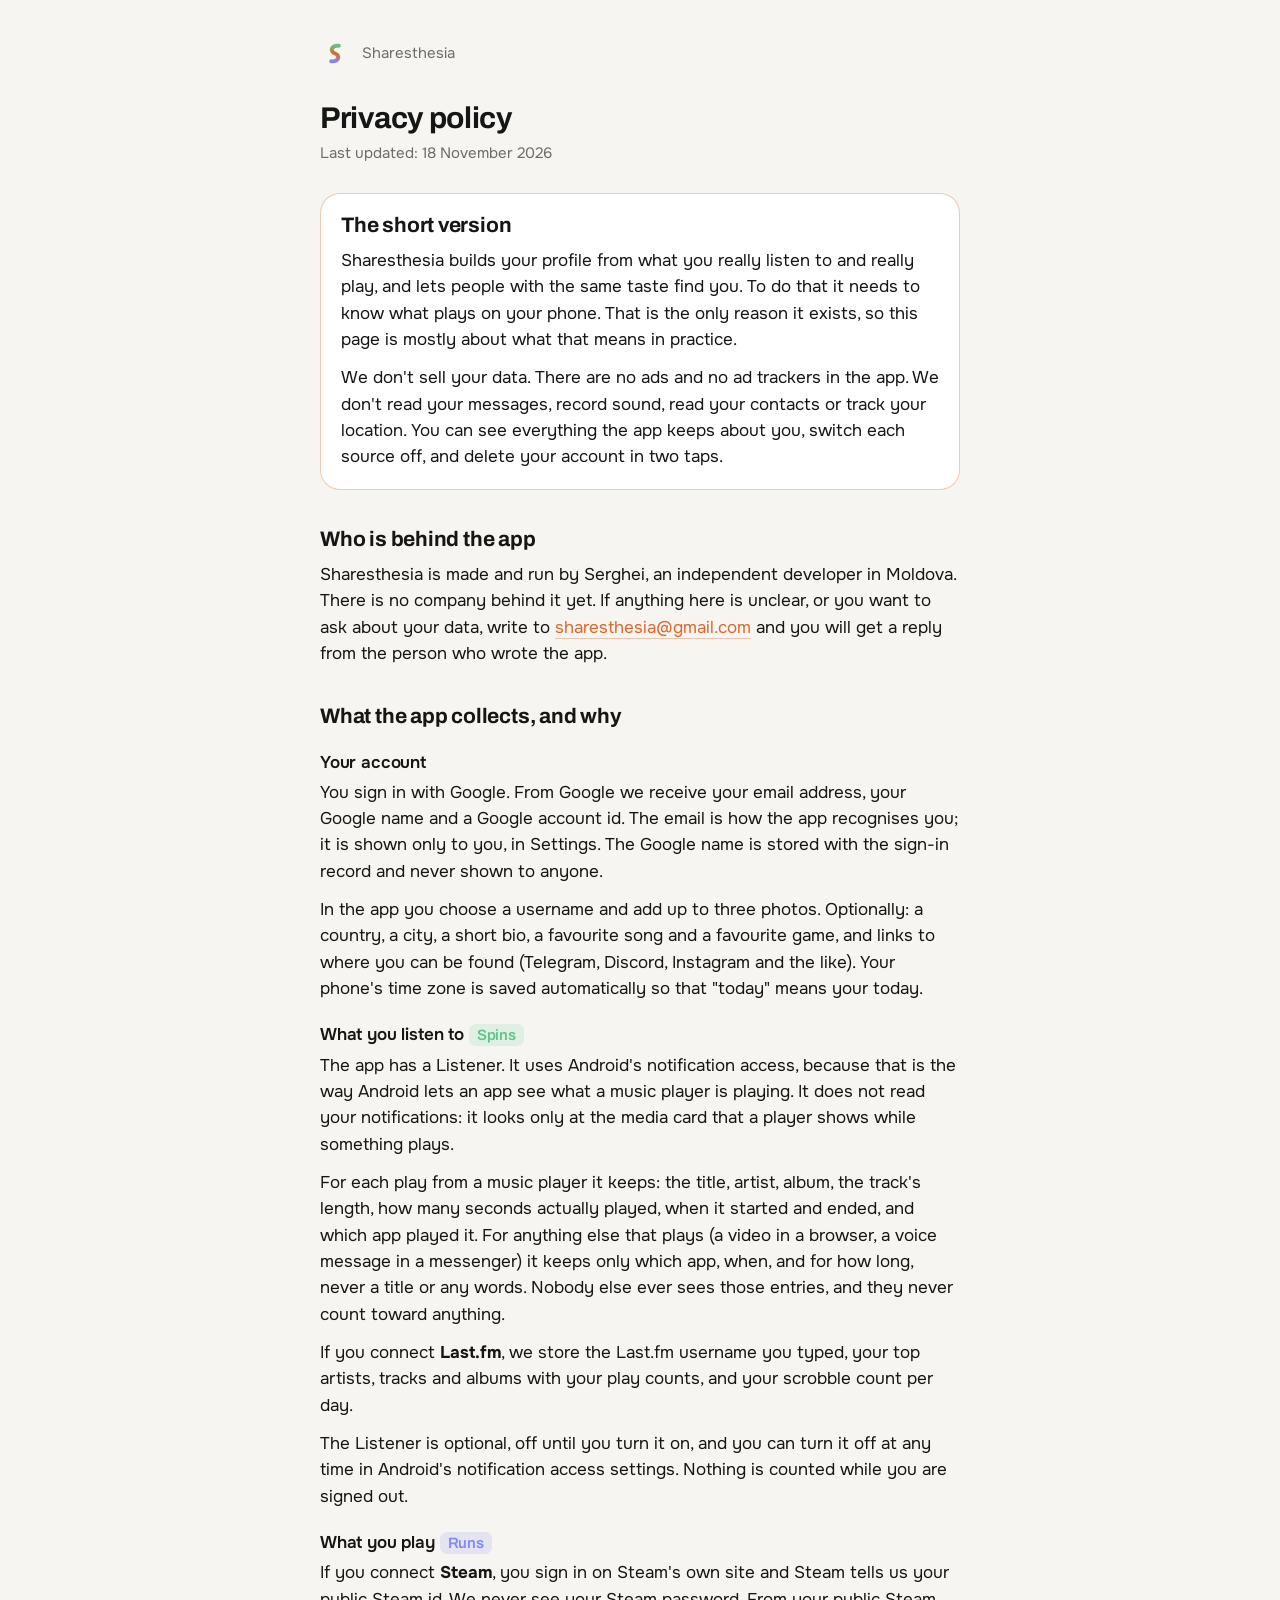
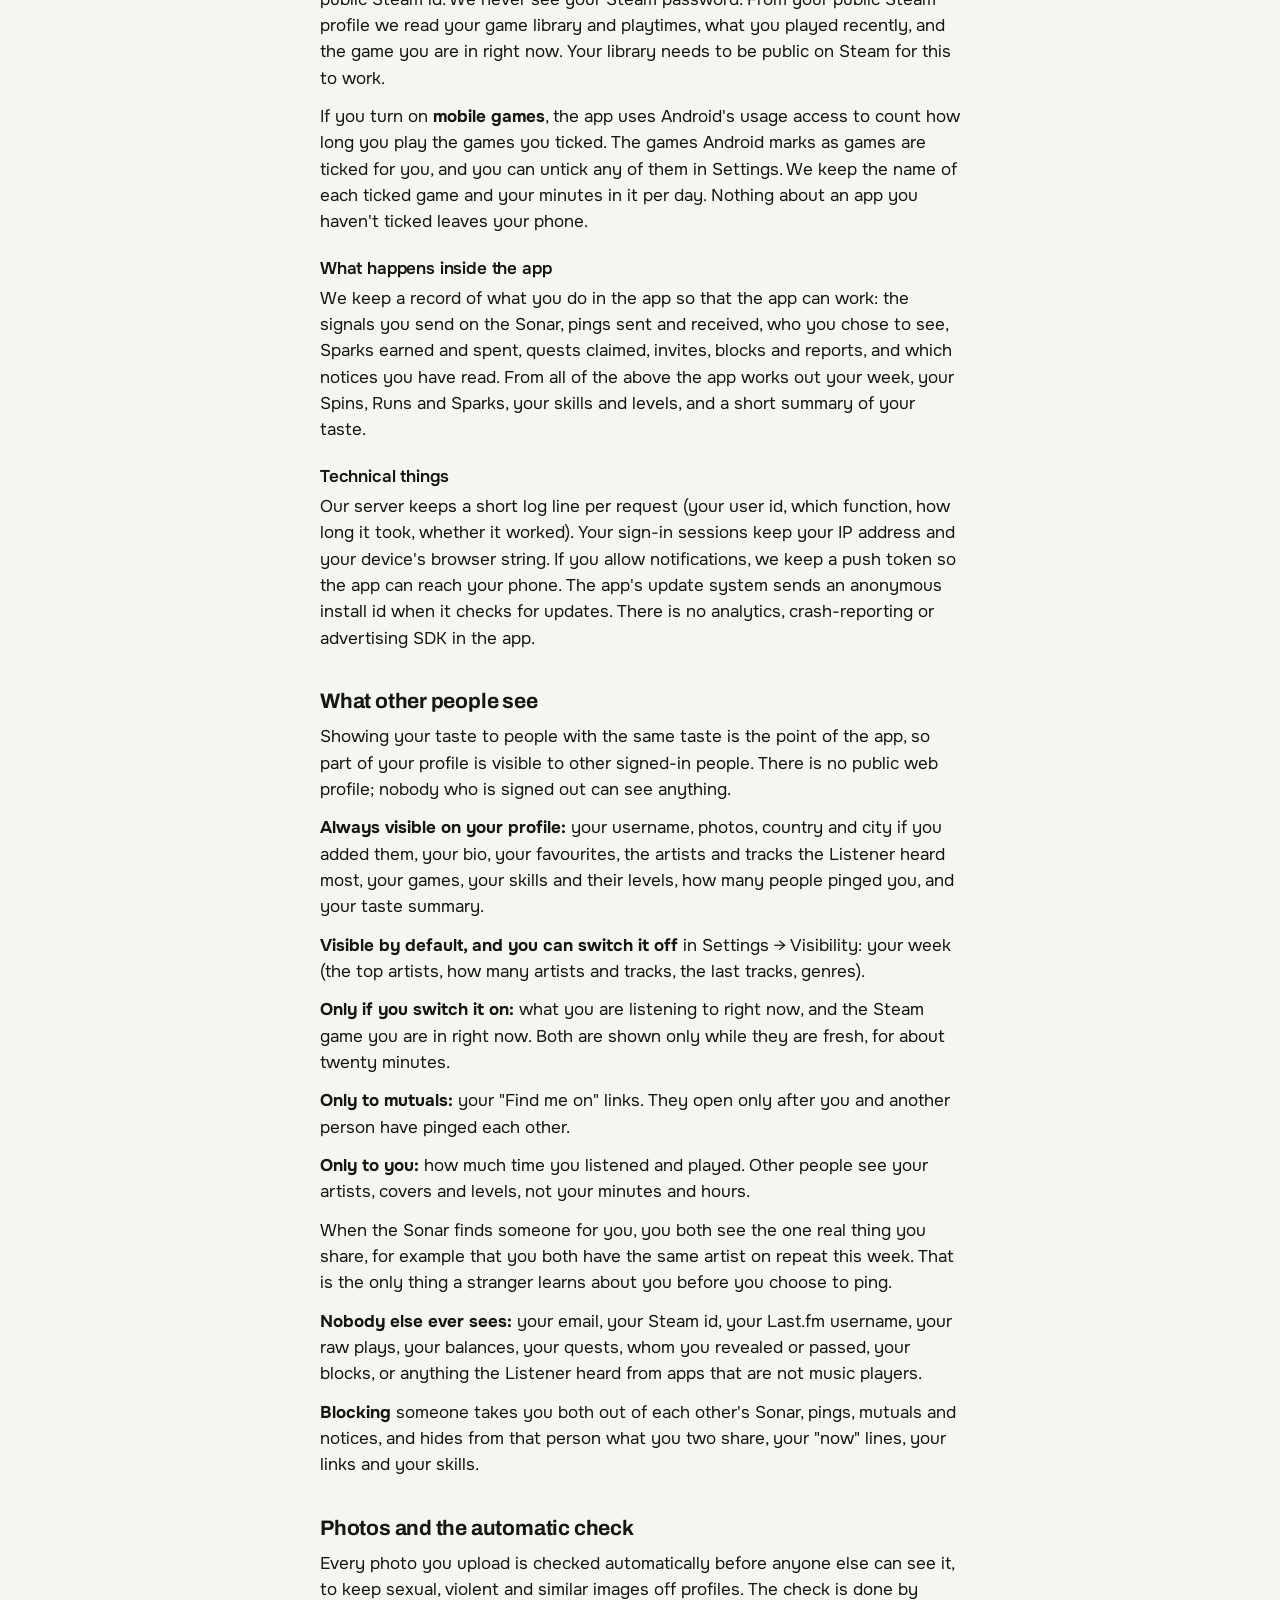
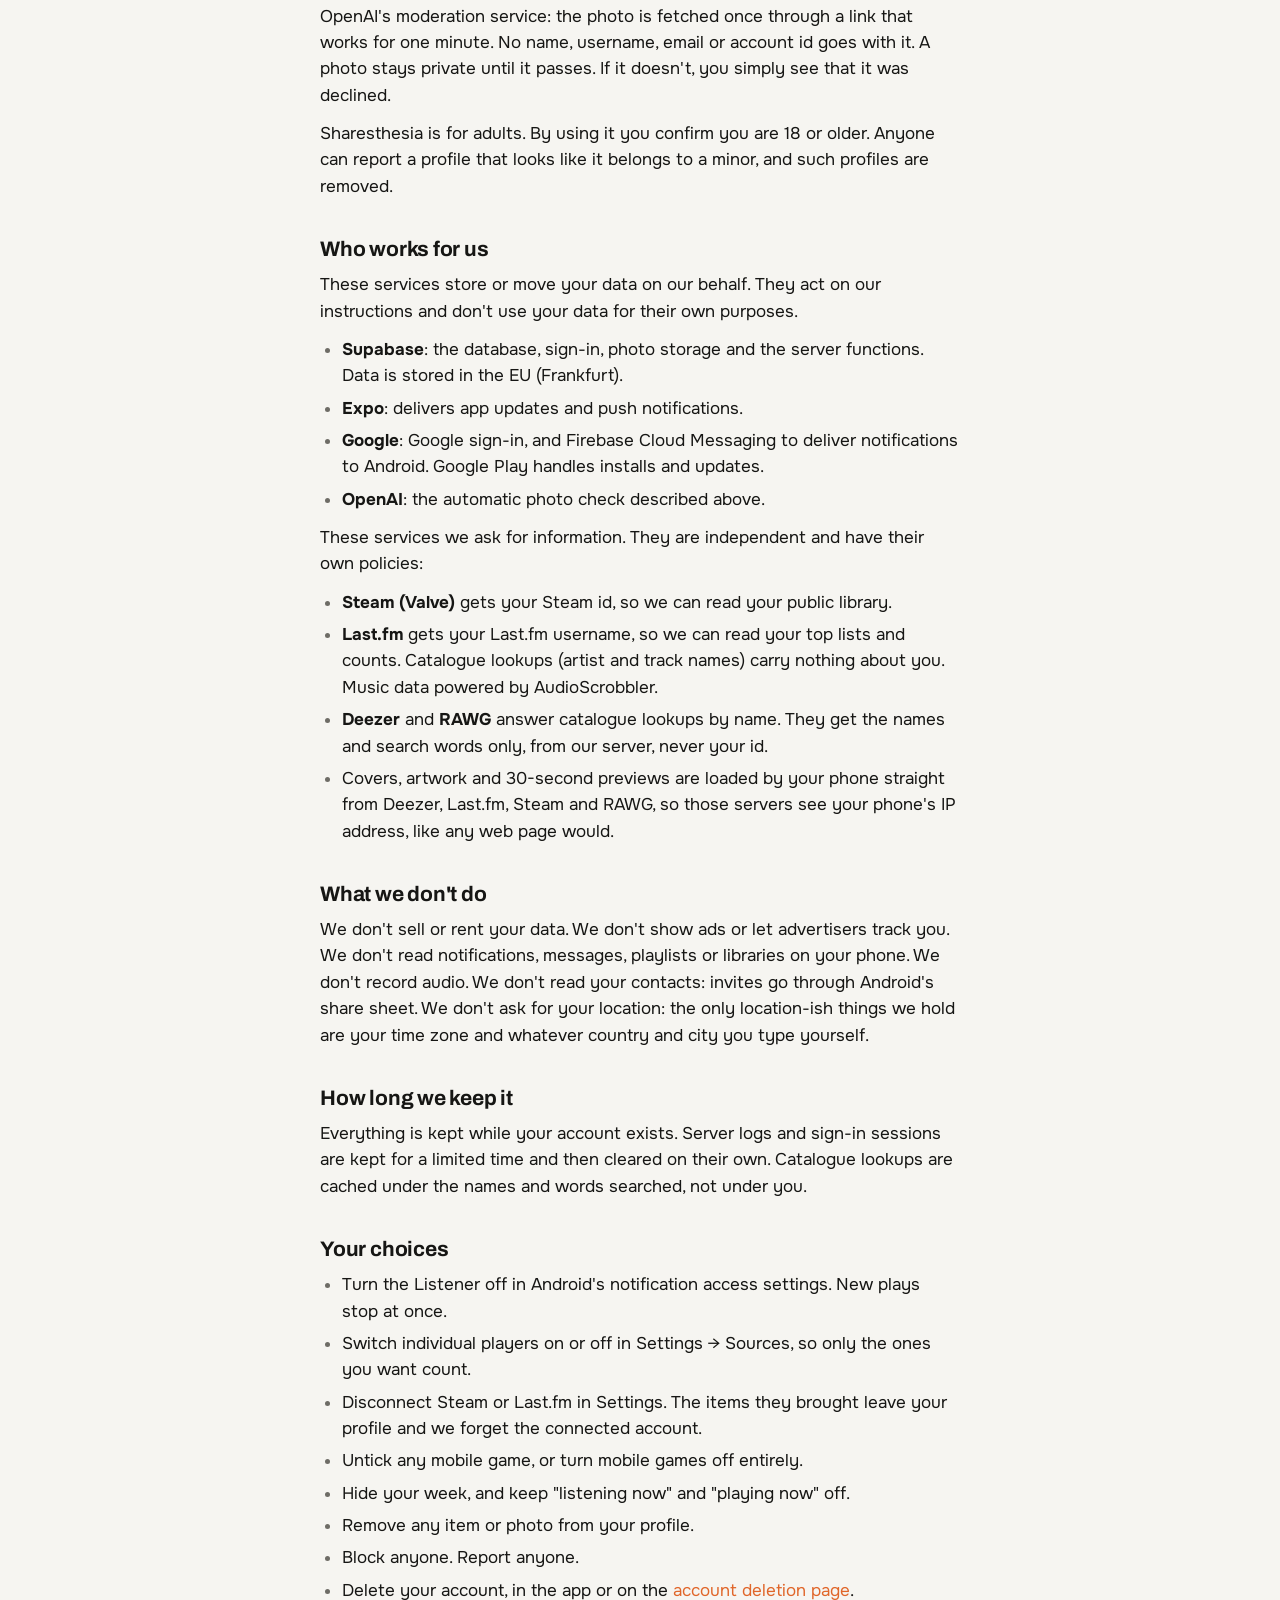
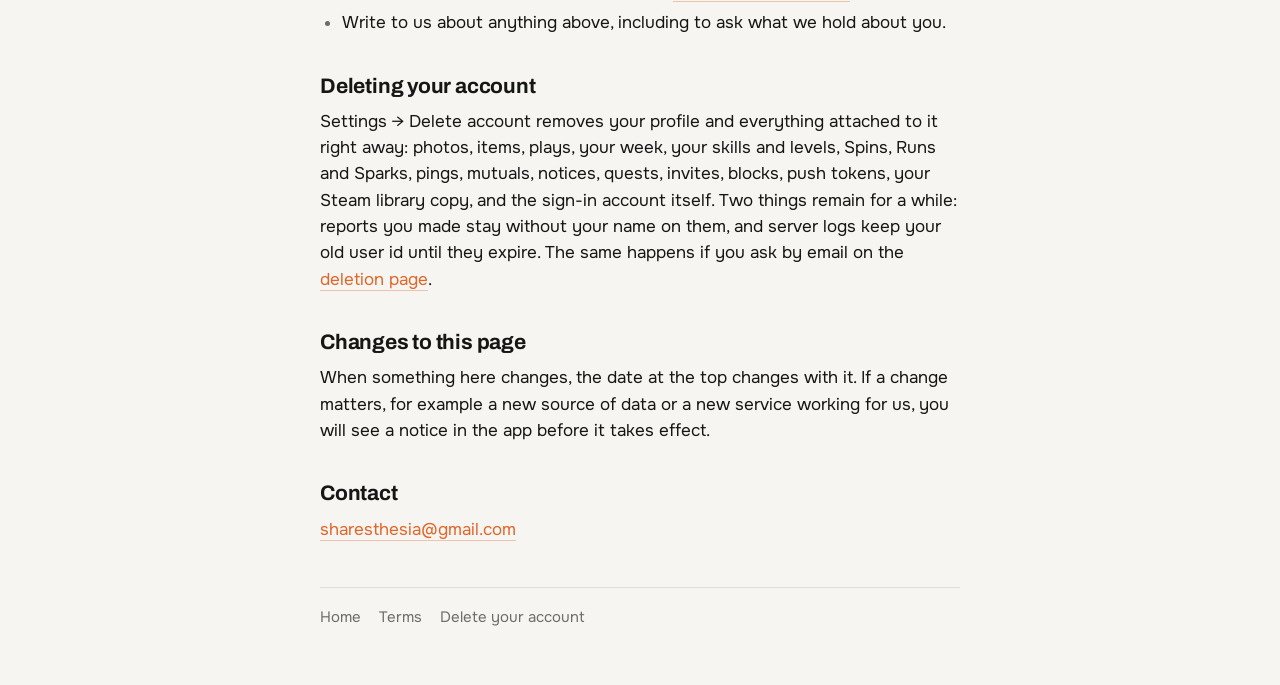
==== privacy.html @ f66f5274 "Add files via upload" ====
<!doctype html>
<html lang="en">
<head>
<meta charset="utf-8">
<meta name="viewport" content="width=device-width, initial-scale=1">
<title>Privacy policy · Sharesthesia</title>
<meta name="description" content="What Sharesthesia collects, who sees it, and how to delete it. Written in plain words.">
<link rel="preconnect" href="https://fonts.googleapis.com">
<link rel="stylesheet" href="https://fonts.googleapis.com/css2?family=Archivo:wght@600;700&family=Onest:wght@400;500;600&display=swap">
<link rel="stylesheet" href="style.css">
</head>
<body>
<main>
<header class="top">
  <svg viewBox="0 0 108 108" aria-hidden="true"><defs><linearGradient id="sg" x1="0" y1="24" x2="0" y2="84" gradientUnits="userSpaceOnUse"><stop offset="0" stop-color="#5FC58C"/><stop offset=".5" stop-color="#E0662A"/><stop offset="1" stop-color="#8189F2"/></linearGradient></defs><path d="M68 26 C40 24 34 46 54 54 C74 62 68 84 40 82" fill="none" stroke="url(#sg)" stroke-width="14" stroke-linecap="round"/></svg>
  <a href="./">Sharesthesia</a>
</header>

<h1>Privacy policy</h1>
<p class="kick">Last updated: 18 November 2026</p>

<section class="card short">
  <h2>The short version</h2>
  <p>Sharesthesia builds your profile from what you really listen to and really play, and lets people with the same taste find you. To do that it needs to know what plays on your phone. That is the only reason it exists, so this page is mostly about what that means in practice.</p>
  <p>We don't sell your data. There are no ads and no ad trackers in the app. We don't read your messages, record sound, read your contacts or track your location. You can see everything the app keeps about you, switch each source off, and delete your account in two taps.</p>
</section>

<h2>Who is behind the app</h2>
<p>Sharesthesia is made and run by Serghei, an independent developer in Moldova. There is no company behind it yet. If anything here is unclear, or you want to ask about your data, write to <a href="mailto:sharesthesia@gmail.com">sharesthesia@gmail.com</a> and you will get a reply from the person who wrote the app.</p>

<h2>What the app collects, and why</h2>

<h3>Your account</h3>
<p>You sign in with Google. From Google we receive your email address, your Google name and a Google account id. The email is how the app recognises you; it is shown only to you, in Settings. The Google name is stored with the sign-in record and never shown to anyone.</p>
<p>In the app you choose a username and add up to three photos. Optionally: a country, a city, a short bio, a favourite song and a favourite game, and links to where you can be found (Telegram, Discord, Instagram and the like). Your phone's time zone is saved automatically so that "today" means your today.</p>

<h3>What you listen to <span class="pill m">Spins</span></h3>
<p>The app has a Listener. It uses Android's notification access, because that is the way Android lets an app see what a music player is playing. It does not read your notifications: it looks only at the media card that a player shows while something plays.</p>
<p>For each play from a music player it keeps: the title, artist, album, the track's length, how many seconds actually played, when it started and ended, and which app played it. For anything else that plays (a video in a browser, a voice message in a messenger) it keeps only which app, when, and for how long, never a title or any words. Nobody else ever sees those entries, and they never count toward anything.</p>
<p>If you connect <b>Last.fm</b>, we store the Last.fm username you typed, your top artists, tracks and albums with your play counts, and your scrobble count per day.</p>
<p>The Listener is optional, off until you turn it on, and you can turn it off at any time in Android's notification access settings. Nothing is counted while you are signed out.</p>

<h3>What you play <span class="pill g">Runs</span></h3>
<p>If you connect <b>Steam</b>, you sign in on Steam's own site and Steam tells us your public Steam id. We never see your Steam password. From your public Steam profile we read your game library and playtimes, what you played recently, and the game you are in right now. Your library needs to be public on Steam for this to work.</p>
<p>If you turn on <b>mobile games</b>, the app uses Android's usage access to count how long you play the games you ticked. The games Android marks as games are ticked for you, and you can untick any of them in Settings. We keep the name of each ticked game and your minutes in it per day. Nothing about an app you haven't ticked leaves your phone.</p>

<h3>What happens inside the app</h3>
<p>We keep a record of what you do in the app so that the app can work: the signals you send on the Sonar, pings sent and received, who you chose to see, Sparks earned and spent, quests claimed, invites, blocks and reports, and which notices you have read. From all of the above the app works out your week, your Spins, Runs and Sparks, your skills and levels, and a short summary of your taste.</p>

<h3>Technical things</h3>
<p>Our server keeps a short log line per request (your user id, which function, how long it took, whether it worked). Your sign-in sessions keep your IP address and your device's browser string. If you allow notifications, we keep a push token so the app can reach your phone. The app's update system sends an anonymous install id when it checks for updates. There is no analytics, crash-reporting or advertising SDK in the app.</p>

<h2>What other people see</h2>
<p>Showing your taste to people with the same taste is the point of the app, so part of your profile is visible to other signed-in people. There is no public web profile; nobody who is signed out can see anything.</p>
<p><b>Always visible on your profile:</b> your username, photos, country and city if you added them, your bio, your favourites, the artists and tracks the Listener heard most, your games, your skills and their levels, how many people pinged you, and your taste summary.</p>
<p><b>Visible by default, and you can switch it off</b> in Settings → Visibility: your week (the top artists, how many artists and tracks, the last tracks, genres).</p>
<p><b>Only if you switch it on:</b> what you are listening to right now, and the Steam game you are in right now. Both are shown only while they are fresh, for about twenty minutes.</p>
<p><b>Only to mutuals:</b> your "Find me on" links. They open only after you and another person have pinged each other.</p>
<p><b>Only to you:</b> how much time you listened and played. Other people see your artists, covers and levels, not your minutes and hours.</p>
<p>When the Sonar finds someone for you, you both see the one real thing you share, for example that you both have the same artist on repeat this week. That is the only thing a stranger learns about you before you choose to ping.</p>
<p><b>Nobody else ever sees:</b> your email, your Steam id, your Last.fm username, your raw plays, your balances, your quests, whom you revealed or passed, your blocks, or anything the Listener heard from apps that are not music players.</p>
<p><b>Blocking</b> someone takes you both out of each other's Sonar, pings, mutuals and notices, and hides from that person what you two share, your "now" lines, your links and your skills.</p>

<h2>Photos and the automatic check</h2>
<p>Every photo you upload is checked automatically before anyone else can see it, to keep sexual, violent and similar images off profiles. The check is done by OpenAI's moderation service: the photo is fetched once through a link that works for one minute. No name, username, email or account id goes with it. A photo stays private until it passes. If it doesn't, you simply see that it was declined.</p>
<p>Sharesthesia is for adults. By using it you confirm you are 18 or older. Anyone can report a profile that looks like it belongs to a minor, and such profiles are removed.</p>

<h2>Who works for us</h2>
<p>These services store or move your data on our behalf. They act on our instructions and don't use your data for their own purposes.</p>
<ul>
  <li><b>Supabase</b>: the database, sign-in, photo storage and the server functions. Data is stored in the EU (Frankfurt).</li>
  <li><b>Expo</b>: delivers app updates and push notifications.</li>
  <li><b>Google</b>: Google sign-in, and Firebase Cloud Messaging to deliver notifications to Android. Google Play handles installs and updates.</li>
  <li><b>OpenAI</b>: the automatic photo check described above.</li>
</ul>
<p>These services we ask for information. They are independent and have their own policies:</p>
<ul>
  <li><b>Steam (Valve)</b> gets your Steam id, so we can read your public library.</li>
  <li><b>Last.fm</b> gets your Last.fm username, so we can read your top lists and counts. Catalogue lookups (artist and track names) carry nothing about you. Music data powered by AudioScrobbler.</li>
  <li><b>Deezer</b> and <b>RAWG</b> answer catalogue lookups by name. They get the names and search words only, from our server, never your id.</li>
  <li>Covers, artwork and 30-second previews are loaded by your phone straight from Deezer, Last.fm, Steam and RAWG, so those servers see your phone's IP address, like any web page would.</li>
</ul>

<h2>What we don't do</h2>
<p>We don't sell or rent your data. We don't show ads or let advertisers track you. We don't read notifications, messages, playlists or libraries on your phone. We don't record audio. We don't read your contacts: invites go through Android's share sheet. We don't ask for your location: the only location-ish things we hold are your time zone and whatever country and city you type yourself.</p>

<h2>How long we keep it</h2>
<p>Everything is kept while your account exists. Server logs and sign-in sessions are kept for a limited time and then cleared on their own. Catalogue lookups are cached under the names and words searched, not under you.</p>

<h2>Your choices</h2>
<ul>
  <li>Turn the Listener off in Android's notification access settings. New plays stop at once.</li>
  <li>Switch individual players on or off in Settings → Sources, so only the ones you want count.</li>
  <li>Disconnect Steam or Last.fm in Settings. The items they brought leave your profile and we forget the connected account.</li>
  <li>Untick any mobile game, or turn mobile games off entirely.</li>
  <li>Hide your week, and keep "listening now" and "playing now" off.</li>
  <li>Remove any item or photo from your profile.</li>
  <li>Block anyone. Report anyone.</li>
  <li>Delete your account, in the app or on the <a href="delete-account.html">account deletion page</a>.</li>
  <li>Write to us about anything above, including to ask what we hold about you.</li>
</ul>

<h2>Deleting your account</h2>
<p>Settings → Delete account removes your profile and everything attached to it right away: photos, items, plays, your week, your skills and levels, Spins, Runs and Sparks, pings, mutuals, notices, quests, invites, blocks, push tokens, your Steam library copy, and the sign-in account itself. Two things remain for a while: reports you made stay without your name on them, and server logs keep your old user id until they expire. The same happens if you ask by email on the <a href="delete-account.html">deletion page</a>.</p>

<h2>Changes to this page</h2>
<p>When something here changes, the date at the top changes with it. If a change matters, for example a new source of data or a new service working for us, you will see a notice in the app before it takes effect.</p>

<h2>Contact</h2>
<p><a href="mailto:sharesthesia@gmail.com">sharesthesia@gmail.com</a></p>

<footer class="foot">
  <a href="./">Home</a>
  <a href="terms.html">Terms</a>
  <a href="delete-account.html">Delete your account</a>
</footer>
</main>
</body>
</html>
---- style.css ----
/* Sharesthesia site: the app's own palette, one narrow column, nothing to operate. */
:root{
  --ground:#121211; --raised:#1C1B19; --line:rgba(241,240,235,.10);
  --ink:#F1F0EB; --second:#C9C7BF; --muted:#A8A69E;
  --music:#5FC58C; --games:#8189F2; --brand:#E0662A; --straw:#E3D48B;
  --display:"Archivo",system-ui,sans-serif; --text:"Onest",system-ui,sans-serif;
  color-scheme:dark;
}
@media (prefers-color-scheme: light){
  :root{ --ground:#F6F5F1; --raised:#FFFFFF; --line:rgba(18,18,17,.10);
    --ink:#161614; --second:#3E3D39; --muted:#6E6C66; color-scheme:light; }
}
*{box-sizing:border-box}
html{background:var(--ground)}
body{margin:0;background:var(--ground);color:var(--ink);font-family:var(--text);font-size:17px;line-height:1.55;
  padding:0 20px 56px}
main{max-width:640px;margin:0 auto}
a{color:var(--brand);text-decoration:none;border-bottom:1px solid rgba(224,102,42,.35)}
a:hover{border-bottom-color:var(--brand)}
h1,h2,h3{font-family:var(--display);margin:0;text-wrap:balance;letter-spacing:-.01em}
h1{font-size:30px;line-height:1.15;margin:8px 0 6px}
h2{font-size:21px;line-height:1.25;margin:36px 0 10px}
h3{font-size:17px;line-height:1.3;margin:22px 0 6px;font-family:var(--text);font-weight:600}
p{margin:0 0 12px}
ul{margin:0 0 12px;padding-left:22px}
li{margin:0 0 6px}
li::marker{color:var(--muted)}
.top{display:flex;align-items:center;gap:12px;padding:36px 0 22px}
.top svg{width:30px;height:35px;flex:none}
.top a{border:0;color:var(--muted);font-size:15px}
.top a:hover{color:var(--ink)}
.kick{color:var(--muted);font-size:15px;margin-bottom:28px}
.card{background:var(--raised);border:1px solid var(--line);border-radius:20px;padding:18px 20px;margin:0 0 14px}
.card p:last-child,.card ul:last-child{margin-bottom:0}
.short{border-color:rgba(224,102,42,.35)}
.short h2{margin-top:0}
.sub{color:var(--second)}
.note{color:var(--muted);font-size:15px}
.pill{display:inline-block;padding:0 8px;border-radius:7px;font-family:var(--display);font-weight:600;font-size:15px;line-height:22px;white-space:nowrap}
.pill.m{background:rgba(95,197,140,.14);color:var(--music)}
.pill.g{background:rgba(129,137,242,.16);color:var(--games)}
.pill.y{background:rgba(227,212,139,.16);color:#B99F2E}
@media (prefers-color-scheme: dark){ .pill.y{color:var(--straw)} }
.links{display:grid;gap:10px;margin:22px 0}
.links a{display:block;background:var(--raised);border:1px solid var(--line);border-radius:16px;padding:14px 16px;color:var(--ink);font-weight:600}
.links a span{display:block;font-weight:400;color:var(--muted);font-size:15px;margin-top:2px}
.links a:hover{border-color:rgba(224,102,42,.5)}
.foot{margin-top:44px;padding-top:18px;border-top:1px solid var(--line);color:var(--muted);font-size:15px;display:flex;flex-wrap:wrap;gap:8px 18px}
.foot a{color:var(--muted);border:0}
.foot a:hover{color:var(--ink)}
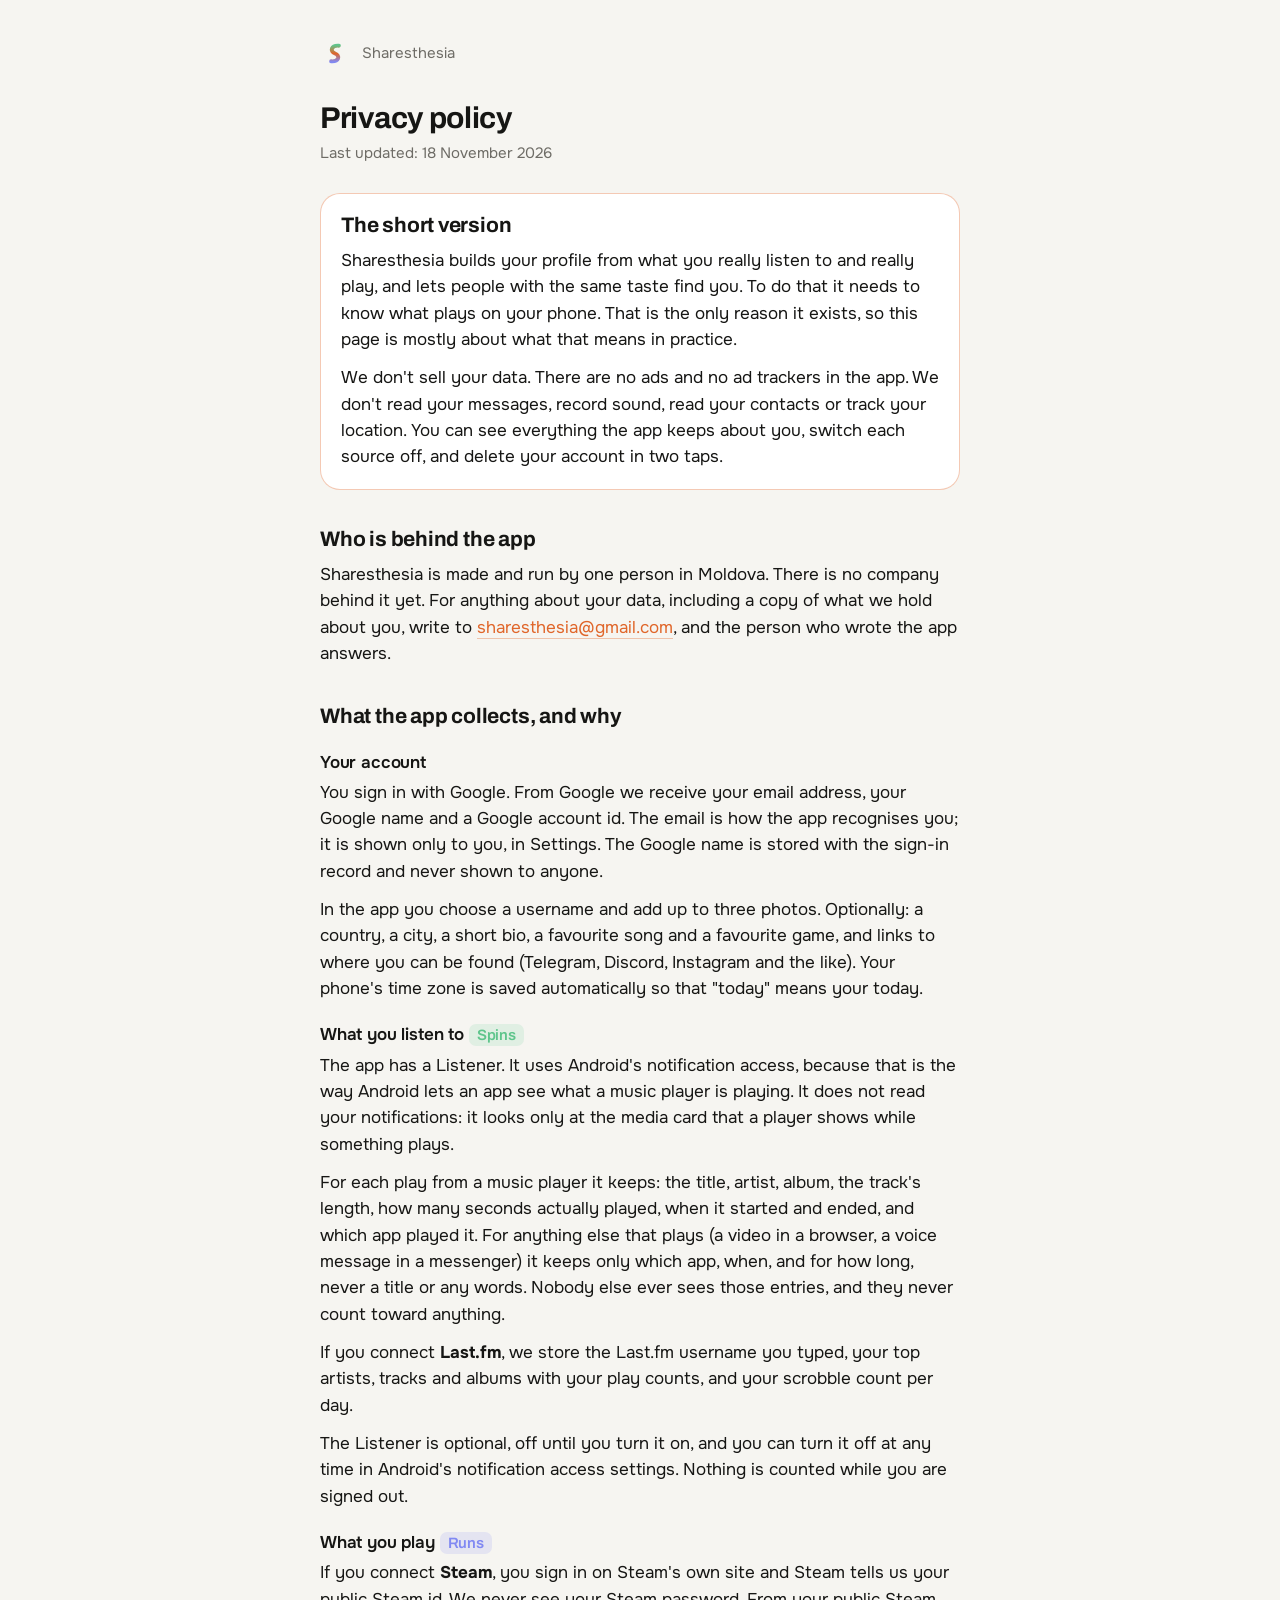
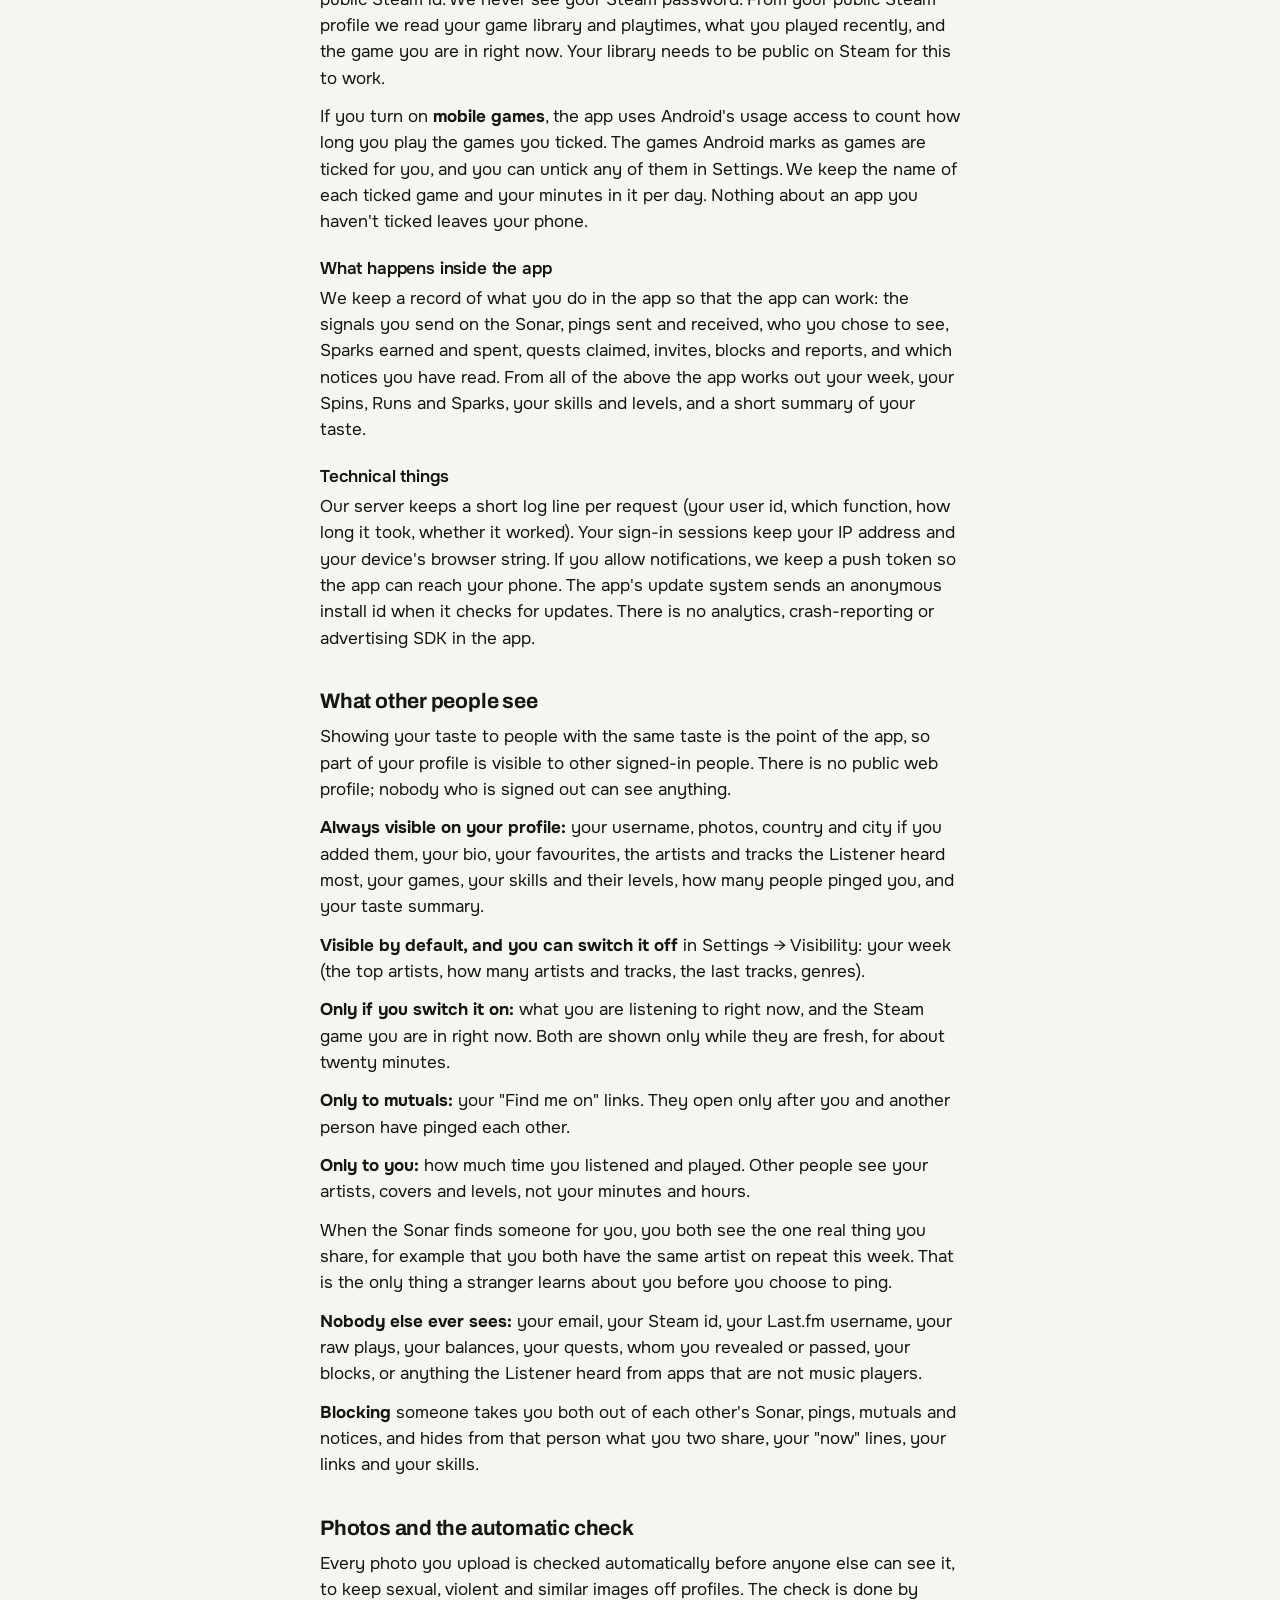
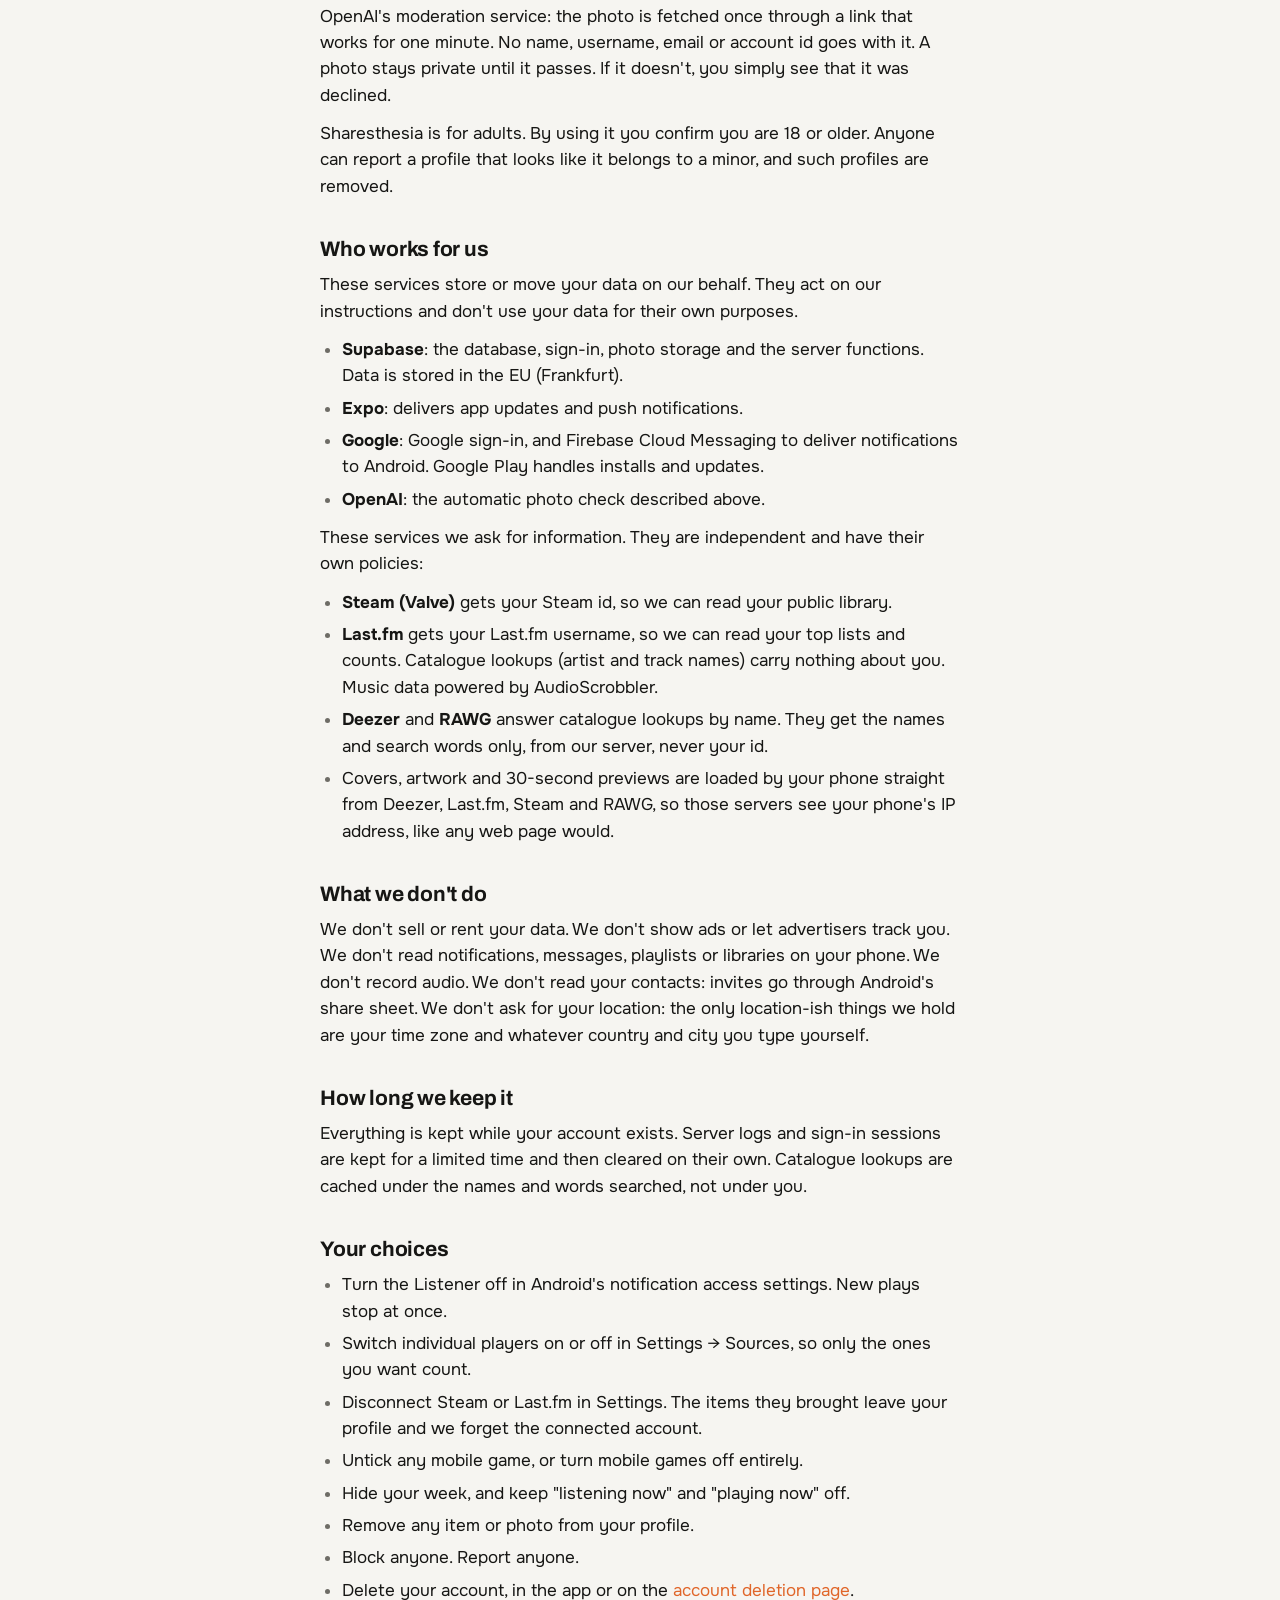
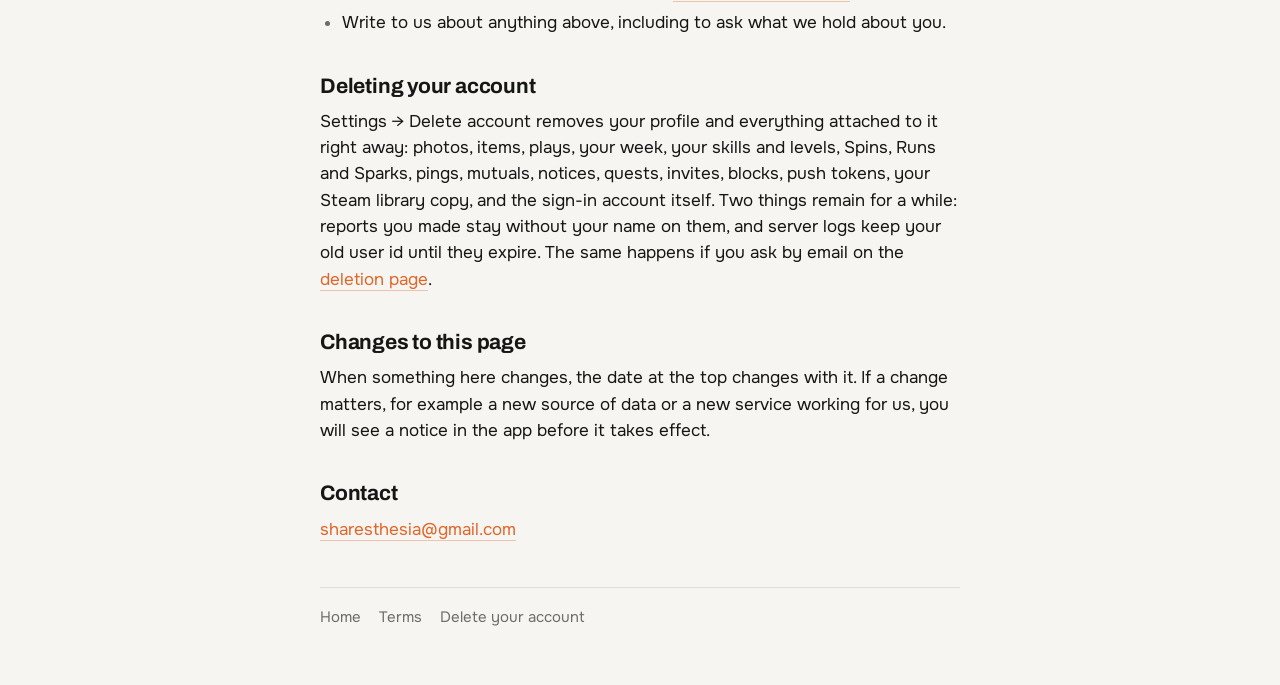
==== commit 82943dc4: "Add files via upload" ====
--- a/privacy.html
+++ b/privacy.html
@@ -26,7 +26,7 @@
 </section>
 
 <h2>Who is behind the app</h2>
-<p>Sharesthesia is made and run by Serghei, an independent developer in Moldova. There is no company behind it yet. If anything here is unclear, or you want to ask about your data, write to <a href="mailto:sharesthesia@gmail.com">sharesthesia@gmail.com</a> and you will get a reply from the person who wrote the app.</p>
+<p>Sharesthesia is made and run by one person in Moldova. There is no company behind it yet. For anything about your data, including a copy of what we hold about you, write to <a href="mailto:sharesthesia@gmail.com">sharesthesia@gmail.com</a>, and the person who wrote the app answers.</p>
 
 <h2>What the app collects, and why</h2>
 
